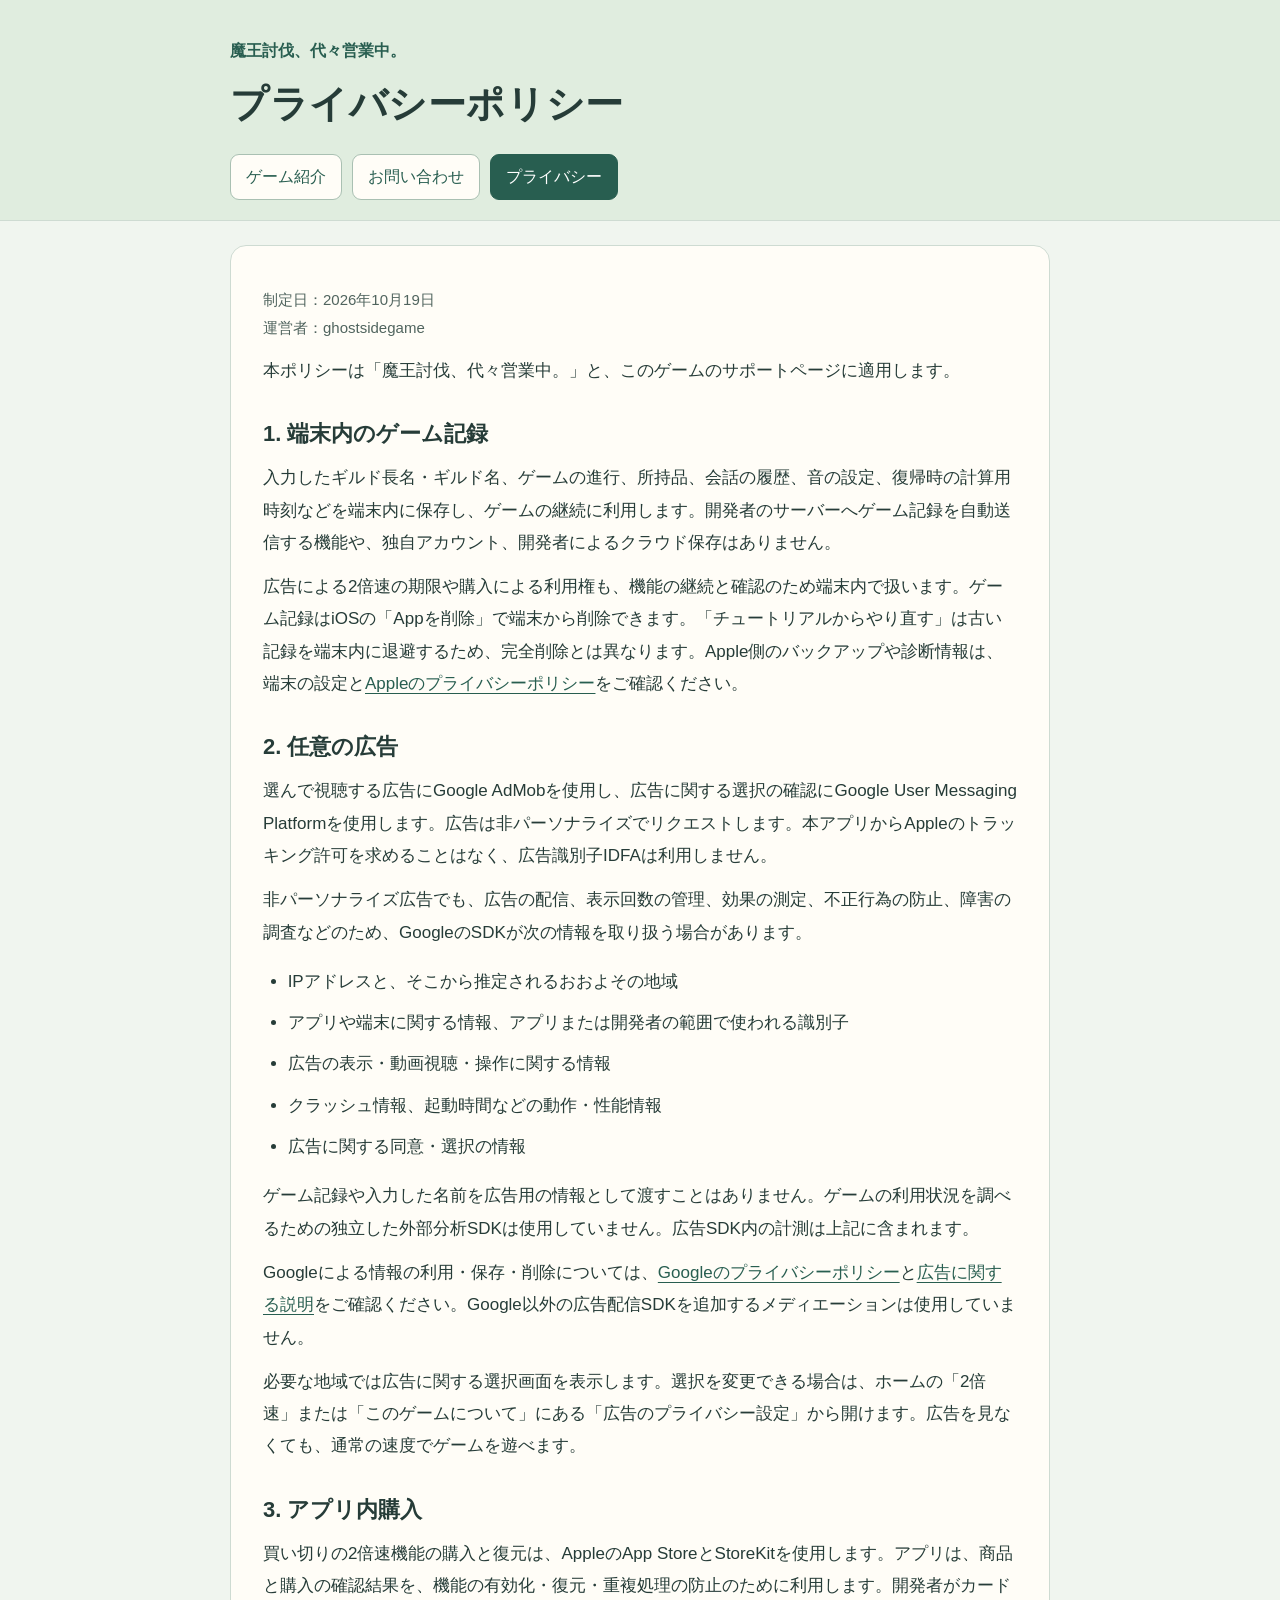
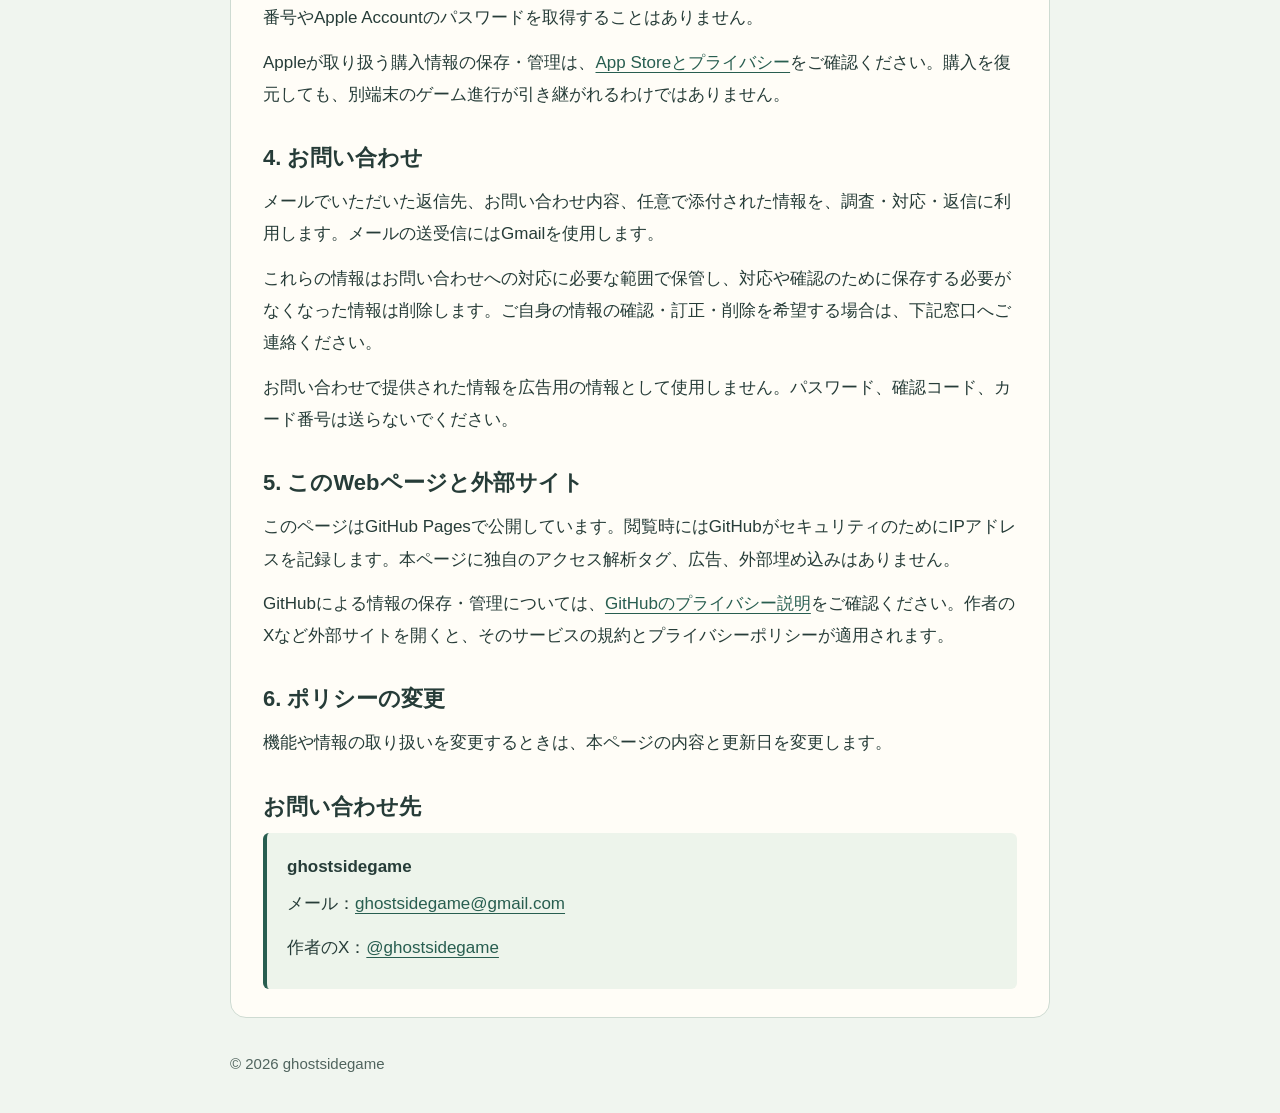
==== maou-guild/privacy.html @ 4cae3c1b "Add Japanese support and privacy pages for Maou Guild" ====
<!doctype html>
<html lang="ja">
<head>
<meta charset="utf-8">
<meta name="viewport" content="width=device-width,initial-scale=1">
<meta name="description" content="魔王討伐、代々営業中。のゲーム記録、広告、購入、お問い合わせに関する情報の取り扱い。">
<title>プライバシーポリシー | 魔王討伐、代々営業中。</title>
<link rel="stylesheet" href="style.css">
</head>
<body>
<a class="skip" href="#main">本文へ進む</a>
<header>
<div class="wrap">
<p class="brand">魔王討伐、代々営業中。</p>
<h1>プライバシーポリシー</h1><nav class="nav" aria-label="サイト内メニュー"><a href="index.html">ゲーム紹介</a><a href="support.html">お問い合わせ</a><a href="privacy.html" aria-current="page">プライバシー</a></nav>
</div>
</header>
<main class="wrap" id="main">
<p class="meta">制定日：2026年10月19日<br>運営者：ghostsidegame</p>
<p>本ポリシーは「魔王討伐、代々営業中。」と、このゲームのサポートページに適用します。</p>
<h2>1. 端末内のゲーム記録</h2>
<p>入力したギルド長名・ギルド名、ゲームの進行、所持品、会話の履歴、音の設定、復帰時の計算用時刻などを端末内に保存し、ゲームの継続に利用します。開発者のサーバーへゲーム記録を自動送信する機能や、独自アカウント、開発者によるクラウド保存はありません。</p>
<p>広告による2倍速の期限や購入による利用権も、機能の継続と確認のため端末内で扱います。ゲーム記録はiOSの「Appを削除」で端末から削除できます。「チュートリアルからやり直す」は古い記録を端末内に退避するため、完全削除とは異なります。Apple側のバックアップや診断情報は、端末の設定と<a href="https://www.apple.com/legal/privacy/">Appleのプライバシーポリシー</a>をご確認ください。</p>
<h2>2. 任意の広告</h2>
<p>選んで視聴する広告にGoogle AdMobを使用し、広告に関する選択の確認にGoogle User Messaging Platformを使用します。広告は非パーソナライズでリクエストします。本アプリからAppleのトラッキング許可を求めることはなく、広告識別子IDFAは利用しません。</p>
<p>非パーソナライズ広告でも、広告の配信、表示回数の管理、効果の測定、不正行為の防止、障害の調査などのため、GoogleのSDKが次の情報を取り扱う場合があります。</p>
<ul>
<li>IPアドレスと、そこから推定されるおおよその地域</li>
<li>アプリや端末に関する情報、アプリまたは開発者の範囲で使われる識別子</li>
<li>広告の表示・動画視聴・操作に関する情報</li>
<li>クラッシュ情報、起動時間などの動作・性能情報</li>
<li>広告に関する同意・選択の情報</li>
</ul>
<p>ゲーム記録や入力した名前を広告用の情報として渡すことはありません。ゲームの利用状況を調べるための独立した外部分析SDKは使用していません。広告SDK内の計測は上記に含まれます。</p>
<p>Googleによる情報の利用・保存・削除については、<a href="https://policies.google.com/privacy?hl=ja">Googleのプライバシーポリシー</a>と<a href="https://policies.google.com/technologies/ads?hl=ja">広告に関する説明</a>をご確認ください。Google以外の広告配信SDKを追加するメディエーションは使用していません。</p>
<p>必要な地域では広告に関する選択画面を表示します。選択を変更できる場合は、ホームの「2倍速」または「このゲームについて」にある「広告のプライバシー設定」から開けます。広告を見なくても、通常の速度でゲームを遊べます。</p>
<h2>3. アプリ内購入</h2>
<p>買い切りの2倍速機能の購入と復元は、AppleのApp StoreとStoreKitを使用します。アプリは、商品と購入の確認結果を、機能の有効化・復元・重複処理の防止のために利用します。開発者がカード番号やApple Accountのパスワードを取得することはありません。</p>
<p>Appleが取り扱う購入情報の保存・管理は、<a href="https://www.apple.com/legal/privacy/data/ja/app-store/">App Storeとプライバシー</a>をご確認ください。購入を復元しても、別端末のゲーム進行が引き継がれるわけではありません。</p>
<h2>4. お問い合わせ</h2>
<p>メールでいただいた返信先、お問い合わせ内容、任意で添付された情報を、調査・対応・返信に利用します。メールの送受信にはGmailを使用します。</p>
<p>これらの情報はお問い合わせへの対応に必要な範囲で保管し、対応や確認のために保存する必要がなくなった情報は削除します。ご自身の情報の確認・訂正・削除を希望する場合は、下記窓口へご連絡ください。</p>
<p>お問い合わせで提供された情報を広告用の情報として使用しません。パスワード、確認コード、カード番号は送らないでください。</p>
<h2>5. このWebページと外部サイト</h2>
<p>このページはGitHub Pagesで公開しています。閲覧時にはGitHubがセキュリティのためにIPアドレスを記録します。本ページに独自のアクセス解析タグ、広告、外部埋め込みはありません。</p>
<p>GitHubによる情報の保存・管理については、<a href="https://docs.github.com/en/site-policy/privacy-policies/github-general-privacy-statement">GitHubのプライバシー説明</a>をご確認ください。作者のXなど外部サイトを開くと、そのサービスの規約とプライバシーポリシーが適用されます。</p>
<h2>6. ポリシーの変更</h2>
<p>機能や情報の取り扱いを変更するときは、本ページの内容と更新日を変更します。</p>
<h2>お問い合わせ先</h2><div class="contact">
<strong>ghostsidegame</strong>
<br>メール：<a href="mailto:ghostsidegame@gmail.com">ghostsidegame@gmail.com</a>
<br>作者のX：<a href="https://x.com/ghostsidegame">@ghostsidegame</a>
</div>
</main>
<footer class="wrap">© 2026 ghostsidegame</footer>
</body>
</html>
---- maou-guild/style.css ----
*{box-sizing:border-box}:root{color-scheme:light;--ink:#263c38;--muted:#50645e;--green:#285e50;--edge:#cedbd2;--paper:#fffdf7}body{margin:0;background:#f0f5ef;color:var(--ink);font-family:-apple-system,BlinkMacSystemFont,"Hiragino Sans","Yu Gothic",sans-serif;font-size:17px;line-height:1.9;word-break:normal;overflow-wrap:anywhere}a{color:var(--green);text-underline-offset:4px}a:focus-visible{outline:3px solid #9a662b;outline-offset:4px;border-radius:3px}.skip{position:absolute;top:-90px;left:16px;padding:8px;background:white;z-index:2}.skip:focus{top:8px}.wrap{width:min(820px,calc(100% - 32px));margin:auto}header{padding:36px 0 20px;background:#e0eddf;border-bottom:1px solid var(--edge)}.brand{font-size:16px;font-weight:700;margin:0;color:var(--green)}h1{font-size:clamp(28px,5vw,38px);line-height:1.4;margin:12px 0 16px;letter-spacing:.015em}.lead{font-size:19px;line-height:1.75;margin:0}.nav{display:flex;flex-wrap:wrap;gap:10px;margin:22px 0 0}.nav a{display:inline-flex;align-items:center;justify-content:center;min-height:46px;padding:7px 15px;background:var(--paper);border:1px solid #a9c0b2;border-radius:9px;font-size:16px;text-decoration:none}.nav a[aria-current=page]{background:var(--green);color:#fff;border-color:var(--green)}main{margin:24px auto 32px!important;padding:28px 32px;background:var(--paper);border:1px solid var(--edge);border-radius:16px}h2{font-size:22px;line-height:1.5;margin:30px 0 10px}h2:first-child{margin-top:0}p{margin:12px 0}li{margin:9px 0}ul{padding-left:1.45em}.contact{padding:18px 20px;background:#edf4eb;border-left:4px solid var(--green);border-radius:6px}.contact a{display:inline-block;min-height:44px;padding:5px 0}.meta,.note{font-size:15px;color:var(--muted)}.review{border:2px dashed #a36b31;background:#fff4e2;padding:16px;border-radius:8px}.review strong{color:#65401c}footer{padding:0 0 34px;font-size:15px;color:var(--muted)}@media(max-width:480px){header{padding-top:24px}.wrap{width:calc(100% - 24px)}main{padding:22px 19px}.lead{font-size:18px}.nav{gap:8px}.nav a{padding:7px 11px;font-size:15px}h2{font-size:21px}.contact{padding:15px}}
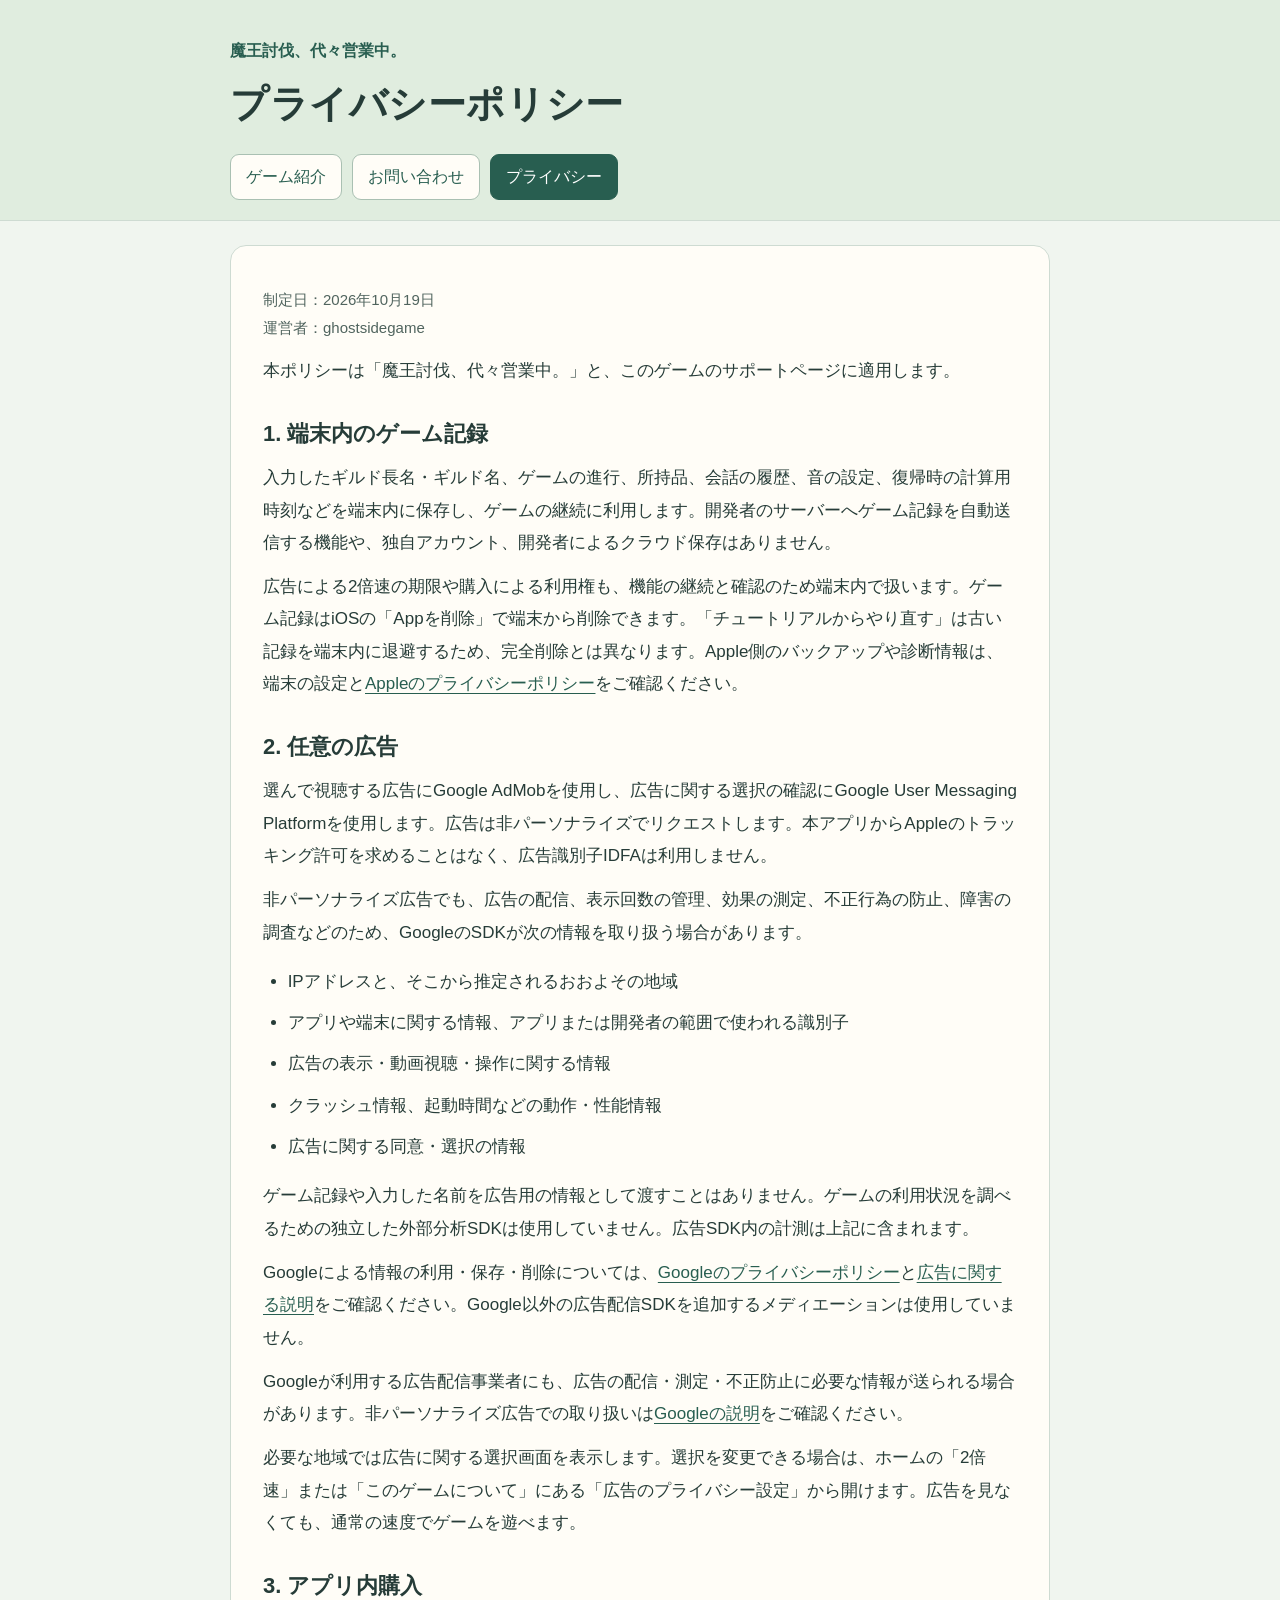
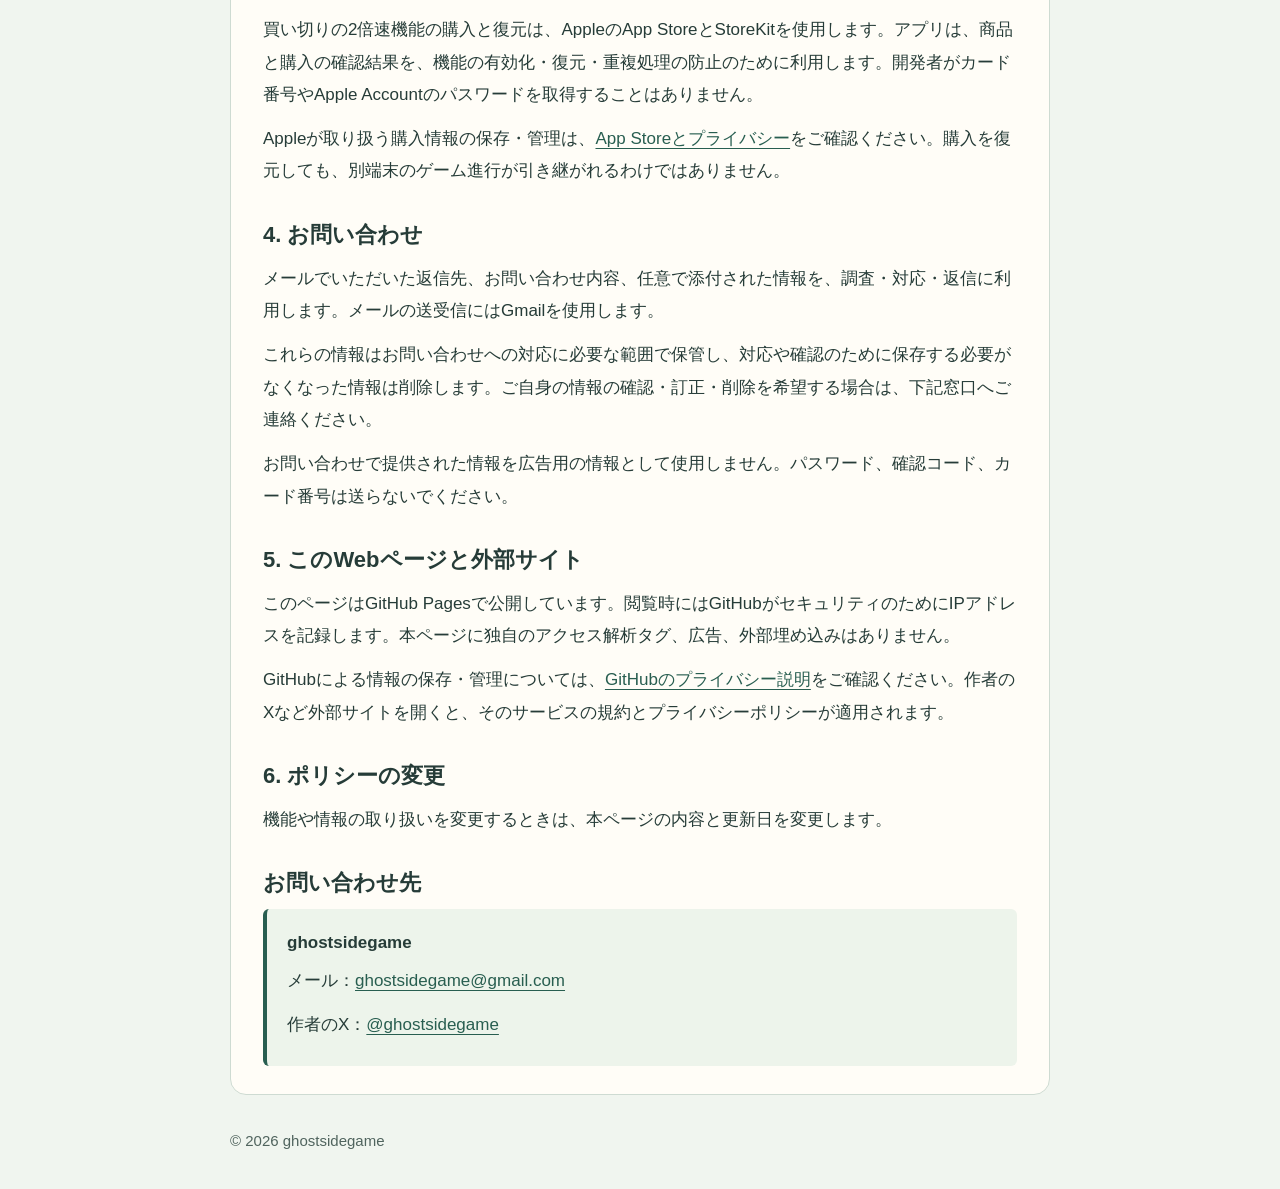
==== commit fc73a09d: "Clarify non-personalized advertising data recipients" ====
--- a/maou-guild/privacy.html
+++ b/maou-guild/privacy.html
@@ -33,6 +33,7 @@
 </ul>
 <p>ゲーム記録や入力した名前を広告用の情報として渡すことはありません。ゲームの利用状況を調べるための独立した外部分析SDKは使用していません。広告SDK内の計測は上記に含まれます。</p>
 <p>Googleによる情報の利用・保存・削除については、<a href="https://policies.google.com/privacy?hl=ja">Googleのプライバシーポリシー</a>と<a href="https://policies.google.com/technologies/ads?hl=ja">広告に関する説明</a>をご確認ください。Google以外の広告配信SDKを追加するメディエーションは使用していません。</p>
+<p>Googleが利用する広告配信事業者にも、広告の配信・測定・不正防止に必要な情報が送られる場合があります。非パーソナライズ広告での取り扱いは<a href="https://support.google.com/admob/answer/10833943?hl=ja">Googleの説明</a>をご確認ください。</p>
 <p>必要な地域では広告に関する選択画面を表示します。選択を変更できる場合は、ホームの「2倍速」または「このゲームについて」にある「広告のプライバシー設定」から開けます。広告を見なくても、通常の速度でゲームを遊べます。</p>
 <h2>3. アプリ内購入</h2>
 <p>買い切りの2倍速機能の購入と復元は、AppleのApp StoreとStoreKitを使用します。アプリは、商品と購入の確認結果を、機能の有効化・復元・重複処理の防止のために利用します。開発者がカード番号やApple Accountのパスワードを取得することはありません。</p>
